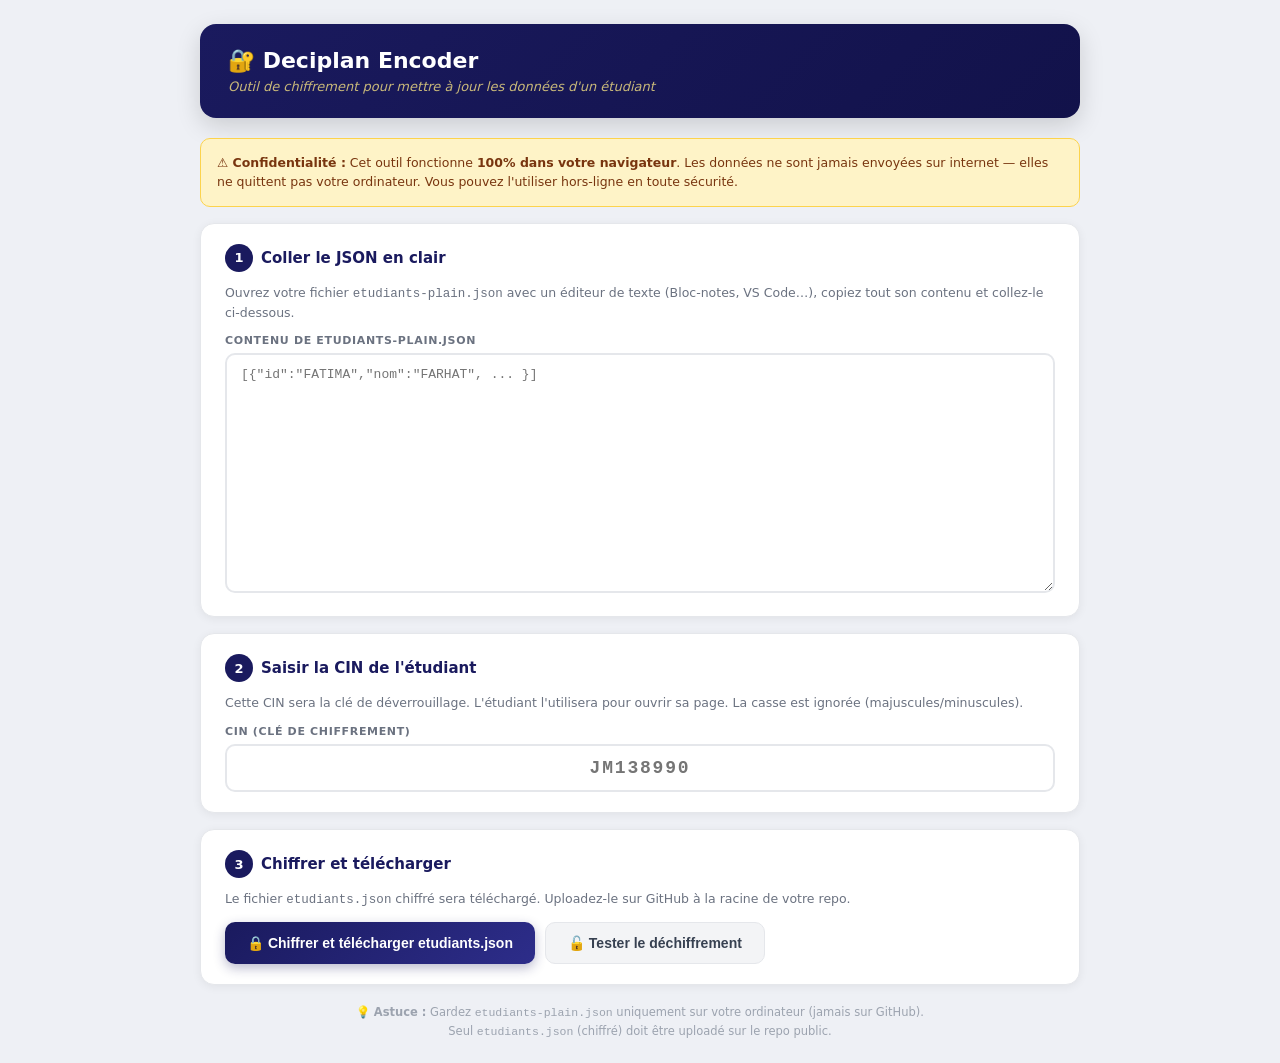
==== encoder.html @ 0fc91e41 "Add files via upload" ====
<!DOCTYPE html>
<html lang="fr">
<head>
<meta charset="UTF-8">
<meta name="viewport" content="width=device-width,initial-scale=1">
<title>Deciplan Encoder — Outil de chiffrement</title>
<style>
*,*::before,*::after{box-sizing:border-box;margin:0;padding:0;}
body{font-family:system-ui,-apple-system,'Segoe UI',sans-serif;background:#eef0f5;color:#1a1a2e;padding:24px 16px;min-height:100vh;font-size:14px;}
.wrap{max-width:880px;margin:0 auto;}
.hdr{background:linear-gradient(135deg,#1a1a5e,#12124a);color:#fff;border-radius:16px;padding:24px 28px;margin-bottom:20px;box-shadow:0 8px 24px rgba(0,0,0,.15);}
.hdr h1{font-size:22px;font-weight:900;display:flex;align-items:center;gap:10px;}
.hdr p{font-size:13px;margin-top:6px;color:#c8b87a;font-style:italic;}
.card{background:#fff;border-radius:14px;padding:20px 24px;margin-bottom:16px;box-shadow:0 2px 10px rgba(0,0,0,.06);border:1px solid #e5e7eb;}
.step-num{display:inline-flex;align-items:center;justify-content:center;width:28px;height:28px;background:#1a1a5e;color:#fff;border-radius:50%;font-weight:800;font-size:13px;margin-right:8px;}
.card h2{font-size:15px;font-weight:800;color:#1a1a5e;margin-bottom:12px;display:flex;align-items:center;}
.card p{font-size:12.5px;color:#6b7280;margin-bottom:12px;line-height:1.5;}
label{display:block;font-size:11px;font-weight:700;color:#6b7280;text-transform:uppercase;letter-spacing:.06em;margin-bottom:6px;}
textarea,input[type=text]{width:100%;border:2px solid #e5e7eb;border-radius:10px;padding:12px 14px;font-family:'SF Mono',Menlo,Consolas,monospace;font-size:13px;color:#1a1a2e;transition:border-color .15s,box-shadow .15s;}
textarea{min-height:240px;resize:vertical;}
input[type=text]{font-size:18px;font-weight:700;letter-spacing:.1em;text-align:center;text-transform:uppercase;}
textarea:focus,input:focus{outline:none;border-color:#6366f1;box-shadow:0 0 0 4px rgba(99,102,241,.12);}
.btn-row{display:flex;gap:10px;flex-wrap:wrap;margin-top:12px;}
button{padding:12px 22px;border:none;border-radius:10px;font-size:14px;font-weight:700;cursor:pointer;transition:transform .1s,box-shadow .15s;}
.btn-primary{background:linear-gradient(135deg,#1a1a5e,#2d2d8a);color:#fff;box-shadow:0 4px 12px rgba(26,26,94,.3);}
.btn-primary:hover:not(:disabled){transform:translateY(-1px);box-shadow:0 6px 16px rgba(26,26,94,.4);}
.btn-secondary{background:#f3f4f6;color:#374151;border:1px solid #e5e7eb;}
.btn-secondary:hover{background:#e5e7eb;}
button:disabled{opacity:.5;cursor:wait;}
.msg{margin-top:12px;padding:10px 14px;border-radius:8px;font-size:12.5px;font-weight:600;display:none;}
.msg.show{display:block;}
.msg.ok{background:#d1fae5;color:#065f46;border:1px solid #6ee7b7;}
.msg.err{background:#fee2e2;color:#991b1b;border:1px solid #fca5a5;}
.warning{background:#fef3c7;border:1px solid #fcd34d;color:#78350f;padding:14px 16px;border-radius:10px;font-size:12.5px;line-height:1.55;margin-bottom:16px;}
.warning strong{color:#78350f;}
.preview{margin-top:14px;background:#0f1117;color:#86efac;padding:14px;border-radius:10px;font-family:'SF Mono',Menlo,Consolas,monospace;font-size:11px;max-height:200px;overflow:auto;word-break:break-all;display:none;}
.preview.show{display:block;}
.footer-tip{font-size:11.5px;color:#9ca3af;text-align:center;margin-top:18px;line-height:1.6;}
</style>
</head>
<body>
<div class="wrap">

<div class="hdr">
  <h1>🔐 Deciplan Encoder</h1>
  <p>Outil de chiffrement pour mettre à jour les données d'un étudiant</p>
</div>

<div class="warning">
  <strong>⚠️ Confidentialité :</strong> Cet outil fonctionne <strong>100% dans votre navigateur</strong>. Les données ne sont jamais envoyées sur internet — elles ne quittent pas votre ordinateur. Vous pouvez l'utiliser hors-ligne en toute sécurité.
</div>

<div class="card">
  <h2><span class="step-num">1</span>Coller le JSON en clair</h2>
  <p>Ouvrez votre fichier <code>etudiants-plain.json</code> avec un éditeur de texte (Bloc-notes, VS Code…), copiez tout son contenu et collez-le ci-dessous.</p>
  <label for="jsonInput">Contenu de etudiants-plain.json</label>
  <textarea id="jsonInput" placeholder='[{"id":"FATIMA","nom":"FARHAT", ... }]' spellcheck="false"></textarea>
</div>

<div class="card">
  <h2><span class="step-num">2</span>Saisir la CIN de l'étudiant</h2>
  <p>Cette CIN sera la clé de déverrouillage. L'étudiant l'utilisera pour ouvrir sa page. La casse est ignorée (majuscules/minuscules).</p>
  <label for="cinInput">CIN (clé de chiffrement)</label>
  <input type="text" id="cinInput" placeholder="JM138990" autocomplete="off">
</div>

<div class="card">
  <h2><span class="step-num">3</span>Chiffrer et télécharger</h2>
  <p>Le fichier <code>etudiants.json</code> chiffré sera téléchargé. Uploadez-le sur GitHub à la racine de votre repo.</p>
  <div class="btn-row">
    <button class="btn-primary" id="btnEncrypt">🔒 Chiffrer et télécharger etudiants.json</button>
    <button class="btn-secondary" id="btnTest">🔓 Tester le déchiffrement</button>
  </div>
  <div class="msg" id="msg"></div>
  <div class="preview" id="preview"></div>
</div>

<div class="footer-tip">
  💡 <strong>Astuce :</strong> Gardez <code>etudiants-plain.json</code> uniquement sur votre ordinateur (jamais sur GitHub).<br>
  Seul <code>etudiants.json</code> (chiffré) doit être uploadé sur le repo public.
</div>

</div>

<script>
const ITER=200000;

function b64encode(buf){
  var bytes=new Uint8Array(buf), s='';
  for(var i=0;i<bytes.length;i++) s+=String.fromCharCode(bytes[i]);
  return btoa(s);
}
function b64decode(b64){
  var bin=atob(b64), u=new Uint8Array(bin.length);
  for(var i=0;i<bin.length;i++) u[i]=bin.charCodeAt(i);
  return u.buffer;
}

async function deriveKey(cin, salt, useFor){
  var enc=new TextEncoder();
  var mat=await crypto.subtle.importKey(
    "raw", enc.encode(cin.trim().toUpperCase()),
    {name:"PBKDF2"}, false, ["deriveKey"]
  );
  return crypto.subtle.deriveKey(
    {name:"PBKDF2", salt:salt, iterations:ITER, hash:"SHA-256"},
    mat,
    {name:"AES-GCM", length:256},
    false, [useFor]
  );
}

function showMsg(text, kind){
  var m=document.getElementById('msg');
  m.className='msg show '+(kind||'');
  m.textContent=text;
}
function hideMsg(){ document.getElementById('msg').className='msg'; }

async function encryptNow(){
  hideMsg();
  document.getElementById('preview').className='preview';

  var jsonText=document.getElementById('jsonInput').value.trim();
  var cin=document.getElementById('cinInput').value.trim();
  if(!jsonText){ showMsg('❌ Veuillez coller le contenu de etudiants-plain.json','err'); return; }
  if(!cin){ showMsg('❌ Veuillez saisir la CIN','err'); return; }

  /* Validation JSON */
  try { JSON.parse(jsonText); }
  catch(e){ showMsg('❌ JSON invalide : '+e.message,'err'); return; }

  var btn=document.getElementById('btnEncrypt');
  btn.disabled=true; btn.textContent='⏳ Chiffrement en cours…';

  try{
    var enc=new TextEncoder();
    var salt=crypto.getRandomValues(new Uint8Array(16));
    var iv=crypto.getRandomValues(new Uint8Array(12));
    var key=await deriveKey(cin, salt.buffer, "encrypt");
    var ct=await crypto.subtle.encrypt(
      {name:"AES-GCM", iv:iv}, key, enc.encode(jsonText)
    );

    var payload={
      v:1, alg:"AES-GCM-256", kdf:"PBKDF2-SHA256", iter:ITER,
      salt:b64encode(salt.buffer),
      iv:b64encode(iv.buffer),
      data:b64encode(ct)
    };
    var out=JSON.stringify(payload,null,2);

    /* Téléchargement automatique */
    var blob=new Blob([out],{type:'application/json'});
    var url=URL.createObjectURL(blob);
    var a=document.createElement('a');
    a.href=url; a.download='etudiants.json';
    document.body.appendChild(a); a.click();
    document.body.removeChild(a);
    URL.revokeObjectURL(url);

    showMsg('✅ Fichier etudiants.json chiffré et téléchargé. Uploadez-le sur GitHub à la racine de votre repo.','ok');

    /* Aperçu */
    var p=document.getElementById('preview');
    p.className='preview show';
    p.textContent=out.length>1200 ? out.substring(0,1200)+'\n... ('+out.length+' caractères au total)' : out;
  }catch(e){
    showMsg('❌ Erreur lors du chiffrement : '+e.message,'err');
  }
  btn.disabled=false; btn.textContent='🔒 Chiffrer et télécharger etudiants.json';
}

async function testDecrypt(){
  hideMsg();
  var jsonText=document.getElementById('jsonInput').value.trim();
  var cin=document.getElementById('cinInput').value.trim();
  if(!jsonText||!cin){ showMsg('❌ Remplissez d\'abord les champs','err'); return; }

  /* On chiffre puis on déchiffre pour vérifier l'aller-retour */
  try{
    var enc=new TextEncoder();
    var salt=crypto.getRandomValues(new Uint8Array(16));
    var iv=crypto.getRandomValues(new Uint8Array(12));
    var keyEnc=await deriveKey(cin, salt.buffer, "encrypt");
    var ct=await crypto.subtle.encrypt({name:"AES-GCM",iv:iv}, keyEnc, enc.encode(jsonText));
    var keyDec=await deriveKey(cin, salt.buffer, "decrypt");
    var pt=await crypto.subtle.decrypt({name:"AES-GCM",iv:iv}, keyDec, ct);
    var decoded=new TextDecoder().decode(pt);
    JSON.parse(decoded);  /* valide aussi le JSON */
    showMsg('✅ Test réussi ! Aller-retour chiffrement/déchiffrement OK. ('+decoded.length+' caractères)','ok');
  }catch(e){
    showMsg('❌ Test échoué : '+e.message,'err');
  }
}

document.getElementById('btnEncrypt').addEventListener('click', encryptNow);
document.getElementById('btnTest').addEventListener('click', testDecrypt);

if(!window.crypto || !window.crypto.subtle){
  showMsg('❌ Votre navigateur ne supporte pas le chiffrement. Essayez Chrome, Firefox ou Edge récent.','err');
}
</script>
</body>
</html>
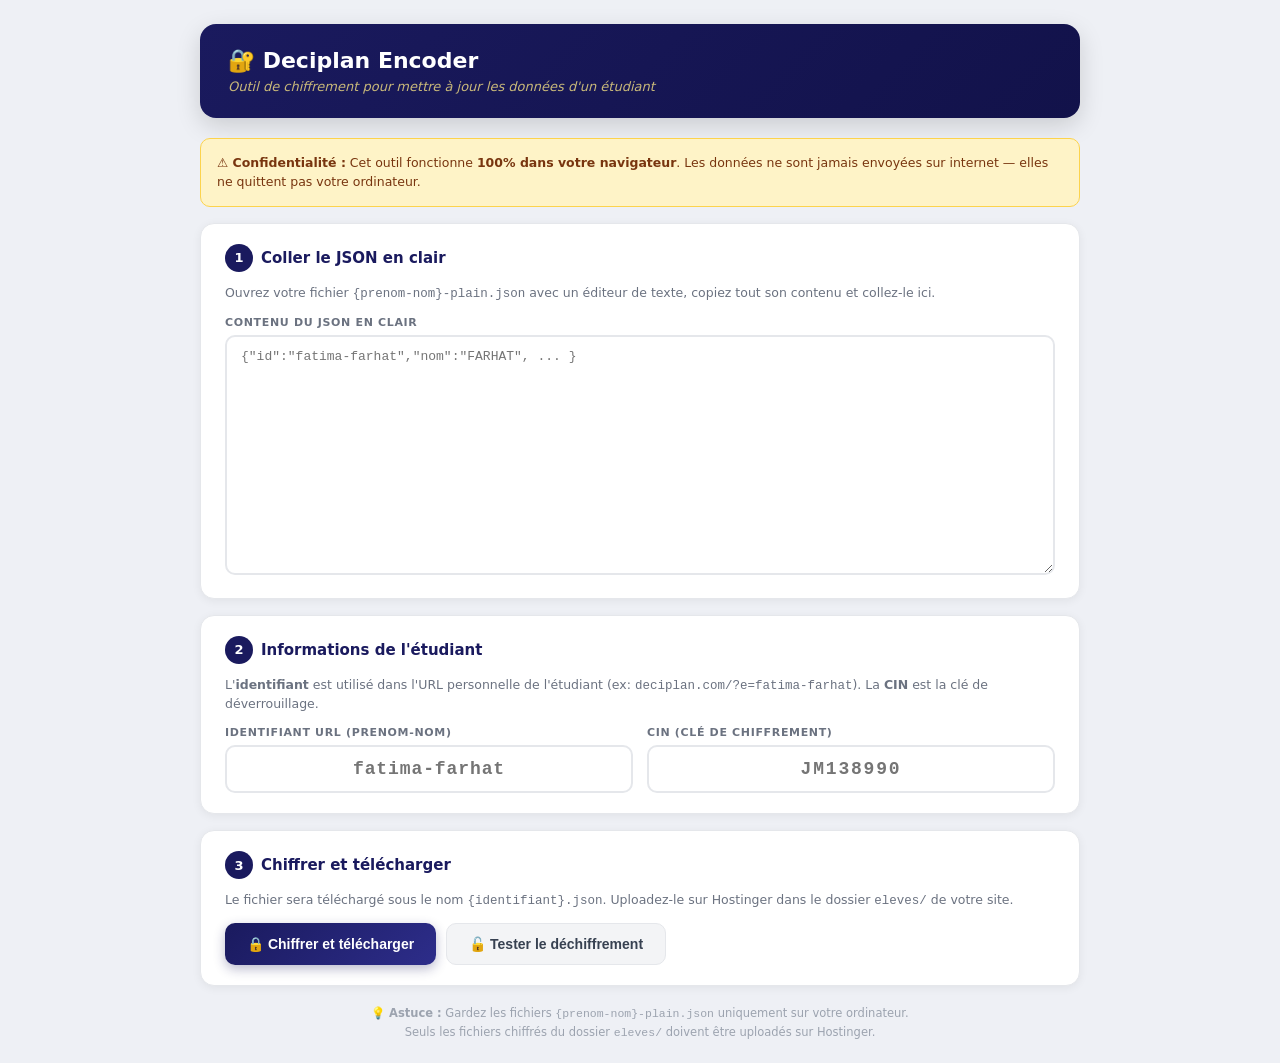
==== commit 1e75ee7e: "Add files via upload" ====
--- a/encoder.html
+++ b/encoder.html
@@ -18,8 +18,12 @@
 label{display:block;font-size:11px;font-weight:700;color:#6b7280;text-transform:uppercase;letter-spacing:.06em;margin-bottom:6px;}
 textarea,input[type=text]{width:100%;border:2px solid #e5e7eb;border-radius:10px;padding:12px 14px;font-family:'SF Mono',Menlo,Consolas,monospace;font-size:13px;color:#1a1a2e;transition:border-color .15s,box-shadow .15s;}
 textarea{min-height:240px;resize:vertical;}
-input[type=text]{font-size:18px;font-weight:700;letter-spacing:.1em;text-align:center;text-transform:uppercase;}
+input.big{font-size:18px;font-weight:700;letter-spacing:.1em;text-align:center;}
+input#cinInput{text-transform:uppercase;}
+input#idInput{text-transform:lowercase;letter-spacing:.05em;}
 textarea:focus,input:focus{outline:none;border-color:#6366f1;box-shadow:0 0 0 4px rgba(99,102,241,.12);}
+.row{display:grid;grid-template-columns:1fr 1fr;gap:14px;}
+@media(max-width:640px){.row{grid-template-columns:1fr;}}
 .btn-row{display:flex;gap:10px;flex-wrap:wrap;margin-top:12px;}
 button{padding:12px 22px;border:none;border-radius:10px;font-size:14px;font-weight:700;cursor:pointer;transition:transform .1s,box-shadow .15s;}
 .btn-primary{background:linear-gradient(135deg,#1a1a5e,#2d2d8a);color:#fff;box-shadow:0 4px 12px rgba(26,26,94,.3);}
@@ -33,8 +37,10 @@
 .msg.err{background:#fee2e2;color:#991b1b;border:1px solid #fca5a5;}
 .warning{background:#fef3c7;border:1px solid #fcd34d;color:#78350f;padding:14px 16px;border-radius:10px;font-size:12.5px;line-height:1.55;margin-bottom:16px;}
 .warning strong{color:#78350f;}
-.preview{margin-top:14px;background:#0f1117;color:#86efac;padding:14px;border-radius:10px;font-family:'SF Mono',Menlo,Consolas,monospace;font-size:11px;max-height:200px;overflow:auto;word-break:break-all;display:none;}
-.preview.show{display:block;}
+.success-box{background:linear-gradient(135deg,#d1fae5,#a7f3d0);border:1px solid #6ee7b7;color:#065f46;padding:16px;border-radius:10px;font-size:13px;margin-top:14px;display:none;}
+.success-box.show{display:block;}
+.success-box strong{color:#065f46;}
+.success-box code{background:#fff;padding:3px 8px;border-radius:4px;font-family:'SF Mono',Menlo,Consolas,monospace;font-size:12px;color:#1a1a5e;border:1px solid #6ee7b7;}
 .footer-tip{font-size:11.5px;color:#9ca3af;text-align:center;margin-top:18px;line-height:1.6;}
 </style>
 </head>
@@ -47,37 +53,45 @@
 </div>
 
 <div class="warning">
-  <strong>⚠️ Confidentialité :</strong> Cet outil fonctionne <strong>100% dans votre navigateur</strong>. Les données ne sont jamais envoyées sur internet — elles ne quittent pas votre ordinateur. Vous pouvez l'utiliser hors-ligne en toute sécurité.
+  <strong>⚠️ Confidentialité :</strong> Cet outil fonctionne <strong>100% dans votre navigateur</strong>. Les données ne sont jamais envoyées sur internet — elles ne quittent pas votre ordinateur.
 </div>
 
 <div class="card">
   <h2><span class="step-num">1</span>Coller le JSON en clair</h2>
-  <p>Ouvrez votre fichier <code>etudiants-plain.json</code> avec un éditeur de texte (Bloc-notes, VS Code…), copiez tout son contenu et collez-le ci-dessous.</p>
-  <label for="jsonInput">Contenu de etudiants-plain.json</label>
-  <textarea id="jsonInput" placeholder='[{"id":"FATIMA","nom":"FARHAT", ... }]' spellcheck="false"></textarea>
+  <p>Ouvrez votre fichier <code>{prenom-nom}-plain.json</code> avec un éditeur de texte, copiez tout son contenu et collez-le ici.</p>
+  <label for="jsonInput">Contenu du JSON en clair</label>
+  <textarea id="jsonInput" placeholder='{"id":"fatima-farhat","nom":"FARHAT", ... }' spellcheck="false"></textarea>
 </div>
 
 <div class="card">
-  <h2><span class="step-num">2</span>Saisir la CIN de l'étudiant</h2>
-  <p>Cette CIN sera la clé de déverrouillage. L'étudiant l'utilisera pour ouvrir sa page. La casse est ignorée (majuscules/minuscules).</p>
-  <label for="cinInput">CIN (clé de chiffrement)</label>
-  <input type="text" id="cinInput" placeholder="JM138990" autocomplete="off">
+  <h2><span class="step-num">2</span>Informations de l'étudiant</h2>
+  <p>L'<strong>identifiant</strong> est utilisé dans l'URL personnelle de l'étudiant (ex: <code>deciplan.com/?e=fatima-farhat</code>). La <strong>CIN</strong> est la clé de déverrouillage.</p>
+  <div class="row">
+    <div>
+      <label for="idInput">Identifiant URL (prenom-nom)</label>
+      <input type="text" id="idInput" class="big" placeholder="fatima-farhat" autocomplete="off">
+    </div>
+    <div>
+      <label for="cinInput">CIN (clé de chiffrement)</label>
+      <input type="text" id="cinInput" class="big" placeholder="JM138990" autocomplete="off">
+    </div>
+  </div>
 </div>
 
 <div class="card">
   <h2><span class="step-num">3</span>Chiffrer et télécharger</h2>
-  <p>Le fichier <code>etudiants.json</code> chiffré sera téléchargé. Uploadez-le sur GitHub à la racine de votre repo.</p>
+  <p>Le fichier sera téléchargé sous le nom <code>{identifiant}.json</code>. Uploadez-le sur Hostinger dans le dossier <code>eleves/</code> de votre site.</p>
   <div class="btn-row">
-    <button class="btn-primary" id="btnEncrypt">🔒 Chiffrer et télécharger etudiants.json</button>
+    <button class="btn-primary" id="btnEncrypt">🔒 Chiffrer et télécharger</button>
     <button class="btn-secondary" id="btnTest">🔓 Tester le déchiffrement</button>
   </div>
   <div class="msg" id="msg"></div>
-  <div class="preview" id="preview"></div>
+  <div class="success-box" id="successBox"></div>
 </div>
 
 <div class="footer-tip">
-  💡 <strong>Astuce :</strong> Gardez <code>etudiants-plain.json</code> uniquement sur votre ordinateur (jamais sur GitHub).<br>
-  Seul <code>etudiants.json</code> (chiffré) doit être uploadé sur le repo public.
+  💡 <strong>Astuce :</strong> Gardez les fichiers <code>{prenom-nom}-plain.json</code> uniquement sur votre ordinateur.<br>
+  Seuls les fichiers chiffrés du dossier <code>eleves/</code> doivent être uploadés sur Hostinger.
 </div>
 
 </div>
@@ -89,11 +103,6 @@
   var bytes=new Uint8Array(buf), s='';
   for(var i=0;i<bytes.length;i++) s+=String.fromCharCode(bytes[i]);
   return btoa(s);
-}
-function b64decode(b64){
-  var bin=atob(b64), u=new Uint8Array(bin.length);
-  for(var i=0;i<bin.length;i++) u[i]=bin.charCodeAt(i);
-  return u.buffer;
 }
 
 async function deriveKey(cin, salt, useFor){
@@ -114,19 +123,29 @@
   var m=document.getElementById('msg');
   m.className='msg show '+(kind||'');
   m.textContent=text;
-}
-function hideMsg(){ document.getElementById('msg').className='msg'; }
+  document.getElementById('successBox').className='success-box';
+}
+function hideMsg(){
+  document.getElementById('msg').className='msg';
+  document.getElementById('successBox').className='success-box';
+}
+
+function validateId(id){
+  return /^[a-z0-9\-]{1,60}$/.test(id);
+}
 
 async function encryptNow(){
   hideMsg();
-  document.getElementById('preview').className='preview';
 
   var jsonText=document.getElementById('jsonInput').value.trim();
+  var id=document.getElementById('idInput').value.trim().toLowerCase();
   var cin=document.getElementById('cinInput').value.trim();
-  if(!jsonText){ showMsg('❌ Veuillez coller le contenu de etudiants-plain.json','err'); return; }
+
+  if(!jsonText){ showMsg('❌ Veuillez coller le JSON en clair','err'); return; }
+  if(!id){ showMsg('❌ Veuillez saisir l\'identifiant URL (ex: fatima-farhat)','err'); return; }
+  if(!validateId(id)){ showMsg('❌ Identifiant invalide. Utilisez uniquement des lettres minuscules, chiffres et tirets (ex: fatima-farhat)','err'); return; }
   if(!cin){ showMsg('❌ Veuillez saisir la CIN','err'); return; }
 
-  /* Validation JSON */
   try { JSON.parse(jsonText); }
   catch(e){ showMsg('❌ JSON invalide : '+e.message,'err'); return; }
 
@@ -150,34 +169,36 @@
     };
     var out=JSON.stringify(payload,null,2);
 
-    /* Téléchargement automatique */
     var blob=new Blob([out],{type:'application/json'});
     var url=URL.createObjectURL(blob);
     var a=document.createElement('a');
-    a.href=url; a.download='etudiants.json';
+    a.href=url; a.download=id+'.json';
     document.body.appendChild(a); a.click();
     document.body.removeChild(a);
     URL.revokeObjectURL(url);
 
-    showMsg('✅ Fichier etudiants.json chiffré et téléchargé. Uploadez-le sur GitHub à la racine de votre repo.','ok');
-
-    /* Aperçu */
-    var p=document.getElementById('preview');
-    p.className='preview show';
-    p.textContent=out.length>1200 ? out.substring(0,1200)+'\n... ('+out.length+' caractères au total)' : out;
+    /* Box de succès avec le lien personnel */
+    var sb=document.getElementById('successBox');
+    sb.className='success-box show';
+    sb.innerHTML=
+      '<strong>✅ Fichier <code>'+id+'.json</code> téléchargé.</strong><br><br>'+
+      '📤 <strong>À uploader sur Hostinger :</strong><br>'+
+      'Placez ce fichier dans le dossier <code>eleves/</code> de votre site.<br><br>'+
+      '🔗 <strong>Lien personnel à envoyer à l\'étudiant :</strong><br>'+
+      '<code>https://deciplan.com/?e='+id+'</code><br><br>'+
+      '🔑 <strong>Clé de déverrouillage :</strong> la CIN <code>'+cin.toUpperCase()+'</code>';
   }catch(e){
     showMsg('❌ Erreur lors du chiffrement : '+e.message,'err');
   }
-  btn.disabled=false; btn.textContent='🔒 Chiffrer et télécharger etudiants.json';
+  btn.disabled=false; btn.textContent='🔒 Chiffrer et télécharger';
 }
 
 async function testDecrypt(){
   hideMsg();
   var jsonText=document.getElementById('jsonInput').value.trim();
   var cin=document.getElementById('cinInput').value.trim();
-  if(!jsonText||!cin){ showMsg('❌ Remplissez d\'abord les champs','err'); return; }
-
-  /* On chiffre puis on déchiffre pour vérifier l'aller-retour */
+  if(!jsonText||!cin){ showMsg('❌ Remplissez d\'abord le JSON et la CIN','err'); return; }
+
   try{
     var enc=new TextEncoder();
     var salt=crypto.getRandomValues(new Uint8Array(16));
@@ -187,7 +208,7 @@
     var keyDec=await deriveKey(cin, salt.buffer, "decrypt");
     var pt=await crypto.subtle.decrypt({name:"AES-GCM",iv:iv}, keyDec, ct);
     var decoded=new TextDecoder().decode(pt);
-    JSON.parse(decoded);  /* valide aussi le JSON */
+    JSON.parse(decoded);
     showMsg('✅ Test réussi ! Aller-retour chiffrement/déchiffrement OK. ('+decoded.length+' caractères)','ok');
   }catch(e){
     showMsg('❌ Test échoué : '+e.message,'err');
